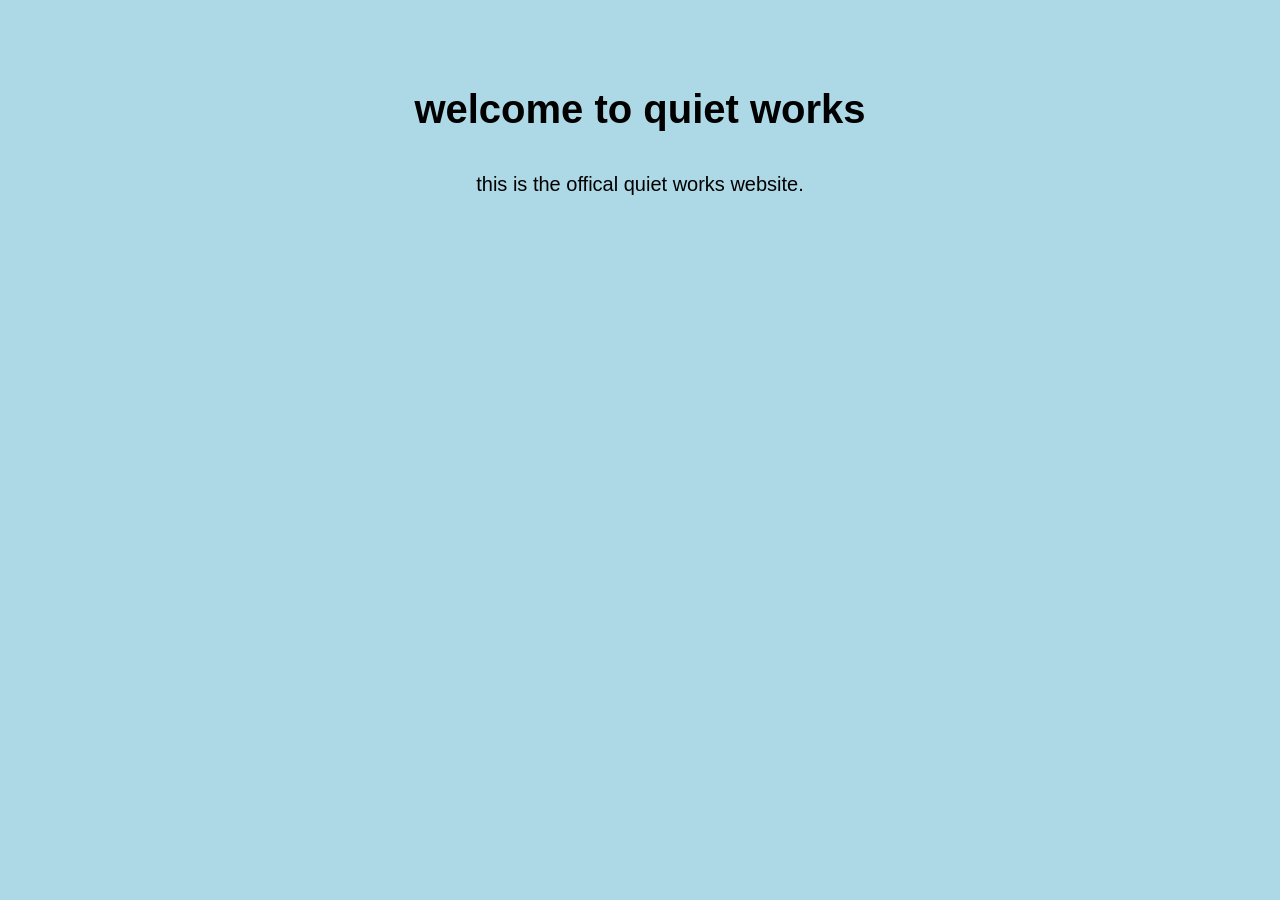
==== index.html @ 103b678e "Add button styles to index.html Added button styles for improved UI." ====
<!DOCTYPE html>
<html>
<head>
  <title>Quiet works</title>
  <style>
    body {
     font-family: arial, sans-serif;
     text-align: center;
     padding: 50px;
     background: lightblue;
     colour: darkblue;
     font-size: 20px;
     line-height: 1.6;
     margin: 0;
  }
      h1 {
          font-size:40px;
  } 
  button {
    padding: 12px 24px;
    font-size: 18px;
    background: darkblue;
    colour: white;
    border-radius: 8px;
    cursor: pointer;
  } 
 </style>
</head>
<body>
 <h1>welcome to quiet works</h1>
 <p>this is the offical quiet works website.</p>
</body>
</html>
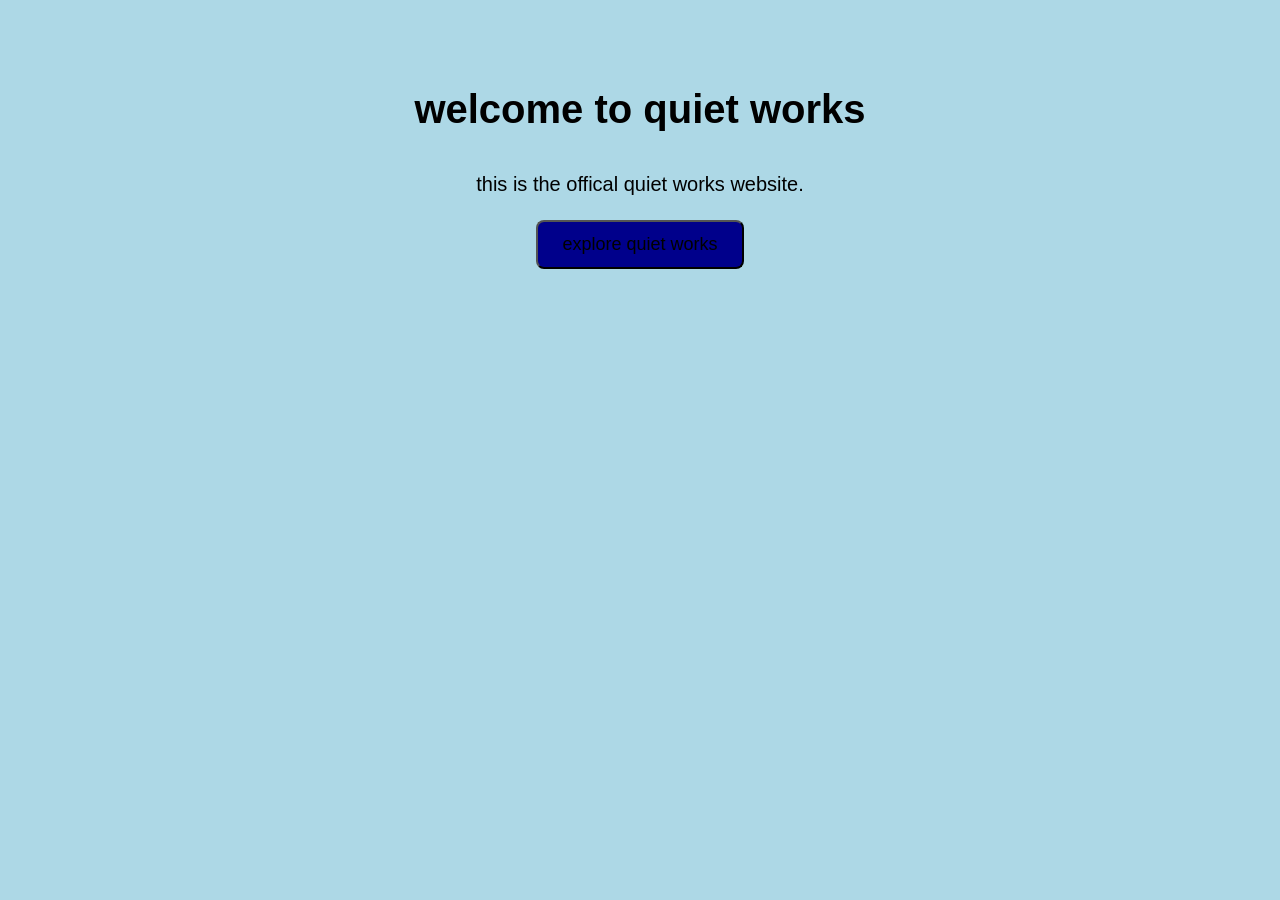
==== commit 9b6edb3a: "Add explore button to index.html" ====
--- a/index.html
+++ b/index.html
@@ -29,5 +29,6 @@
 <body>
  <h1>welcome to quiet works</h1>
  <p>this is the offical quiet works website.</p>
+ <button>explore quiet works</button> 
 </body>
 </html>
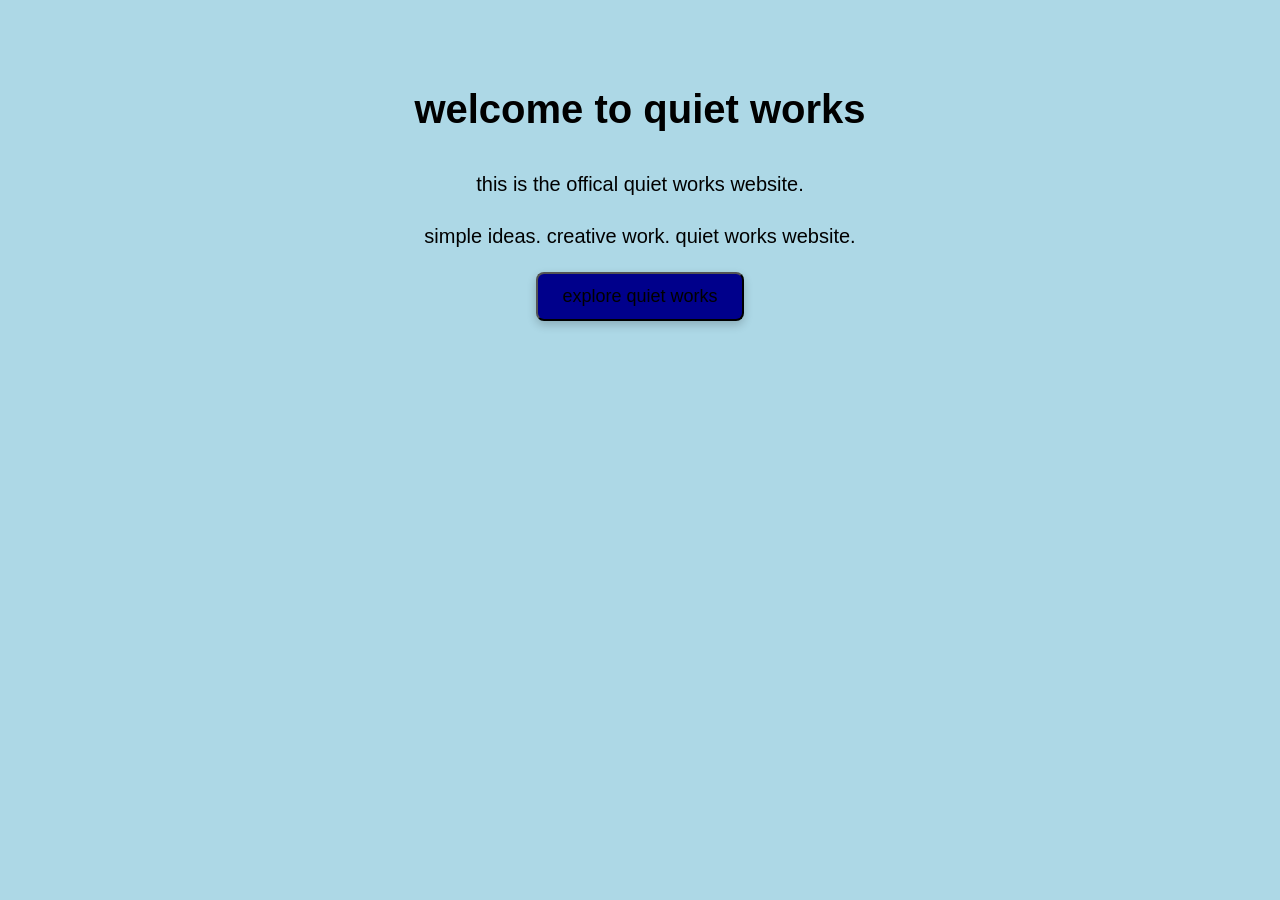
==== commit fbcd8b2a: "Fix button color and enhance styling Updated button text color to white and added box shadow." ====
--- a/index.html
+++ b/index.html
@@ -20,15 +20,21 @@
     padding: 12px 24px;
     font-size: 18px;
     background: darkblue;
-    colour: white;
+    colour: white !important;
     border-radius: 8px;
     cursor: pointer;
-  } 
+    transition: 0.3s;
+    box-shadow: 0 4px 10px rgba(0,0,0,0.2);
+  }
+   button:hover {
+    background: navy;
+   }   
  </style>
 </head>
 <body>
  <h1>welcome to quiet works</h1>
  <p>this is the offical quiet works website.</p>
+  <p>simple ideas. creative work. quiet works website.</p>
  <button>explore quiet works</button> 
 </body>
 </html>
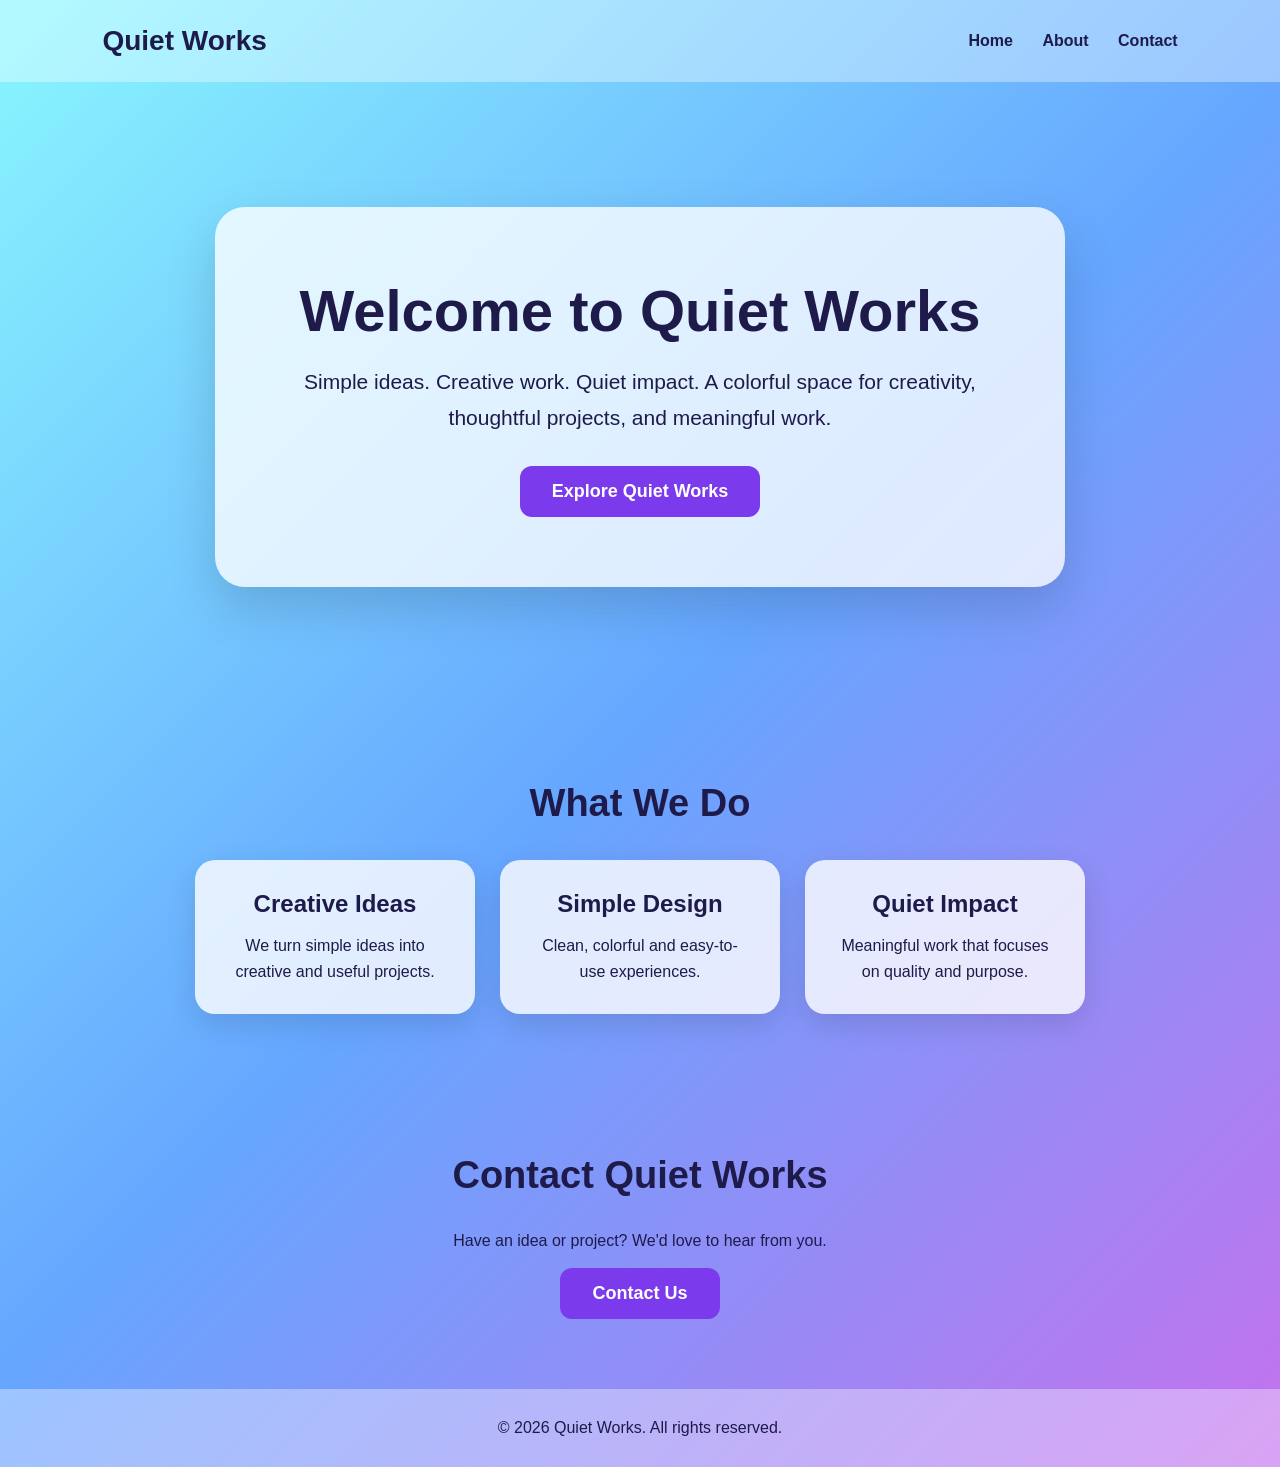
==== commit 93473713: "Revamp index.html for Quiet Works website Updated the HTML structure, styles, and content for the Qu" ====
--- a/index.html
+++ b/index.html
@@ -1,40 +1,233 @@
 <!DOCTYPE html>
-<html>
+<html lang="en">
 <head>
-  <title>Quiet works</title>
-  <style>
-    body {
-     font-family: arial, sans-serif;
-     text-align: center;
-     padding: 50px;
-     background: lightblue;
-     colour: darkblue;
-     font-size: 20px;
-     line-height: 1.6;
-     margin: 0;
-  }
-      h1 {
-          font-size:40px;
-  } 
-  button {
-    padding: 12px 24px;
-    font-size: 18px;
-    background: darkblue;
-    colour: white !important;
-    border-radius: 8px;
-    cursor: pointer;
-    transition: 0.3s;
-    box-shadow: 0 4px 10px rgba(0,0,0,0.2);
-  }
-   button:hover {
-    background: navy;
-   }   
- </style>
+    <meta charset="UTF-8">
+    <meta name="viewport" content="width=device-width, initial-scale=1.0">
+
+    <title>Quiet Works</title>
+
+    <style>
+        * {
+            margin: 0;
+            padding: 0;
+            box-sizing: border-box;
+        }
+
+        html {
+            scroll-behavior: smooth;
+        }
+
+        body {
+            font-family: Arial, sans-serif;
+            background: linear-gradient(135deg, #89f7fe, #66a6ff, #c471ed);
+            color: #1e1b4b;
+            min-height: 100vh;
+        }
+
+        header {
+            padding: 25px 8%;
+            display: flex;
+            justify-content: space-between;
+            align-items: center;
+            background: rgba(255, 255, 255, 0.35);
+        }
+
+        .logo {
+            font-size: 28px;
+            font-weight: bold;
+        }
+
+        nav a {
+            color: #1e1b4b;
+            text-decoration: none;
+            margin-left: 25px;
+            font-weight: bold;
+        }
+
+        nav a:hover {
+            color: #7c3aed;
+        }
+
+        .hero {
+            min-height: 70vh;
+            display: flex;
+            justify-content: center;
+            align-items: center;
+            text-align: center;
+            padding: 60px 20px;
+        }
+
+        .hero-content {
+            max-width: 850px;
+            background: rgba(255, 255, 255, 0.78);
+            padding: 70px 45px;
+            border-radius: 30px;
+            box-shadow: 0 20px 50px rgba(0, 0, 0, 0.15);
+        }
+
+        .hero h1 {
+            font-size: 58px;
+            margin-bottom: 20px;
+        }
+
+        .hero p {
+            font-size: 21px;
+            line-height: 1.7;
+            margin-bottom: 30px;
+        }
+
+        .button {
+            display: inline-block;
+            padding: 15px 32px;
+            background: #7c3aed;
+            color: white;
+            text-decoration: none;
+            border-radius: 12px;
+            font-size: 18px;
+            font-weight: bold;
+        }
+
+        .button:hover {
+            background: #ec4899;
+        }
+
+        .section {
+            padding: 70px 8%;
+            text-align: center;
+        }
+
+        .section h2 {
+            font-size: 38px;
+            margin-bottom: 35px;
+        }
+
+        .cards {
+            display: flex;
+            justify-content: center;
+            gap: 25px;
+            flex-wrap: wrap;
+        }
+
+        .card {
+            background: rgba(255, 255, 255, 0.8);
+            width: 280px;
+            padding: 30px;
+            border-radius: 20px;
+            box-shadow: 0 10px 30px rgba(0, 0, 0, 0.12);
+        }
+
+        .card h3 {
+            font-size: 24px;
+            margin-bottom: 15px;
+        }
+
+        .card p {
+            line-height: 1.6;
+        }
+
+        footer {
+            text-align: center;
+            padding: 30px;
+            background: rgba(255, 255, 255, 0.35);
+        }
+
+        @media (max-width: 700px) {
+            header {
+                flex-direction: column;
+                gap: 15px;
+            }
+
+            nav a {
+                margin: 0 8px;
+            }
+
+            .hero h1 {
+                font-size: 40px;
+            }
+
+            .hero-content {
+                padding: 45px 25px;
+            }
+        }
+    </style>
 </head>
+
 <body>
- <h1>welcome to quiet works</h1>
- <p>this is the offical quiet works website.</p>
-  <p>simple ideas. creative work. quiet works website.</p>
- <button>explore quiet works</button> 
+
+    <header>
+        <div class="logo">Quiet Works</div>
+
+        <nav>
+            <a href="#home">Home</a>
+            <a href="#about">About</a>
+            <a href="#contact">Contact</a>
+        </nav>
+    </header>
+
+
+    <section class="hero" id="home">
+        <div class="hero-content">
+            <h1>Welcome to Quiet Works</h1>
+
+            <p>
+                Simple ideas. Creative work. Quiet impact.
+                A colorful space for creativity, thoughtful projects,
+                and meaningful work.
+            </p>
+
+            <a href="#about" class="button">Explore Quiet Works</a>
+        </div>
+    </section>
+
+
+    <section class="section" id="about">
+        <h2>What We Do</h2>
+
+        <div class="cards">
+
+            <div class="card">
+                <h3>Creative Ideas</h3>
+                <p>
+                    We turn simple ideas into creative and useful projects.
+                </p>
+            </div>
+
+            <div class="card">
+                <h3>Simple Design</h3>
+                <p>
+                    Clean, colorful and easy-to-use experiences.
+                </p>
+            </div>
+
+            <div class="card">
+                <h3>Quiet Impact</h3>
+                <p>
+                    Meaningful work that focuses on quality and purpose.
+                </p>
+            </div>
+
+        </div>
+    </section>
+
+
+    <section class="section" id="contact">
+        <h2>Contact Quiet Works</h2>
+
+        <p>
+            Have an idea or project? We'd love to hear from you.
+        </p>
+
+        <br>
+
+        <a href="mailto:hello@quietworks.com" class="button">
+            Contact Us
+        </a>
+    </section>
+
+
+    <footer>
+        <p>© 2026 Quiet Works. All rights reserved.</p>
+    </footer>
+
 </body>
 </html>
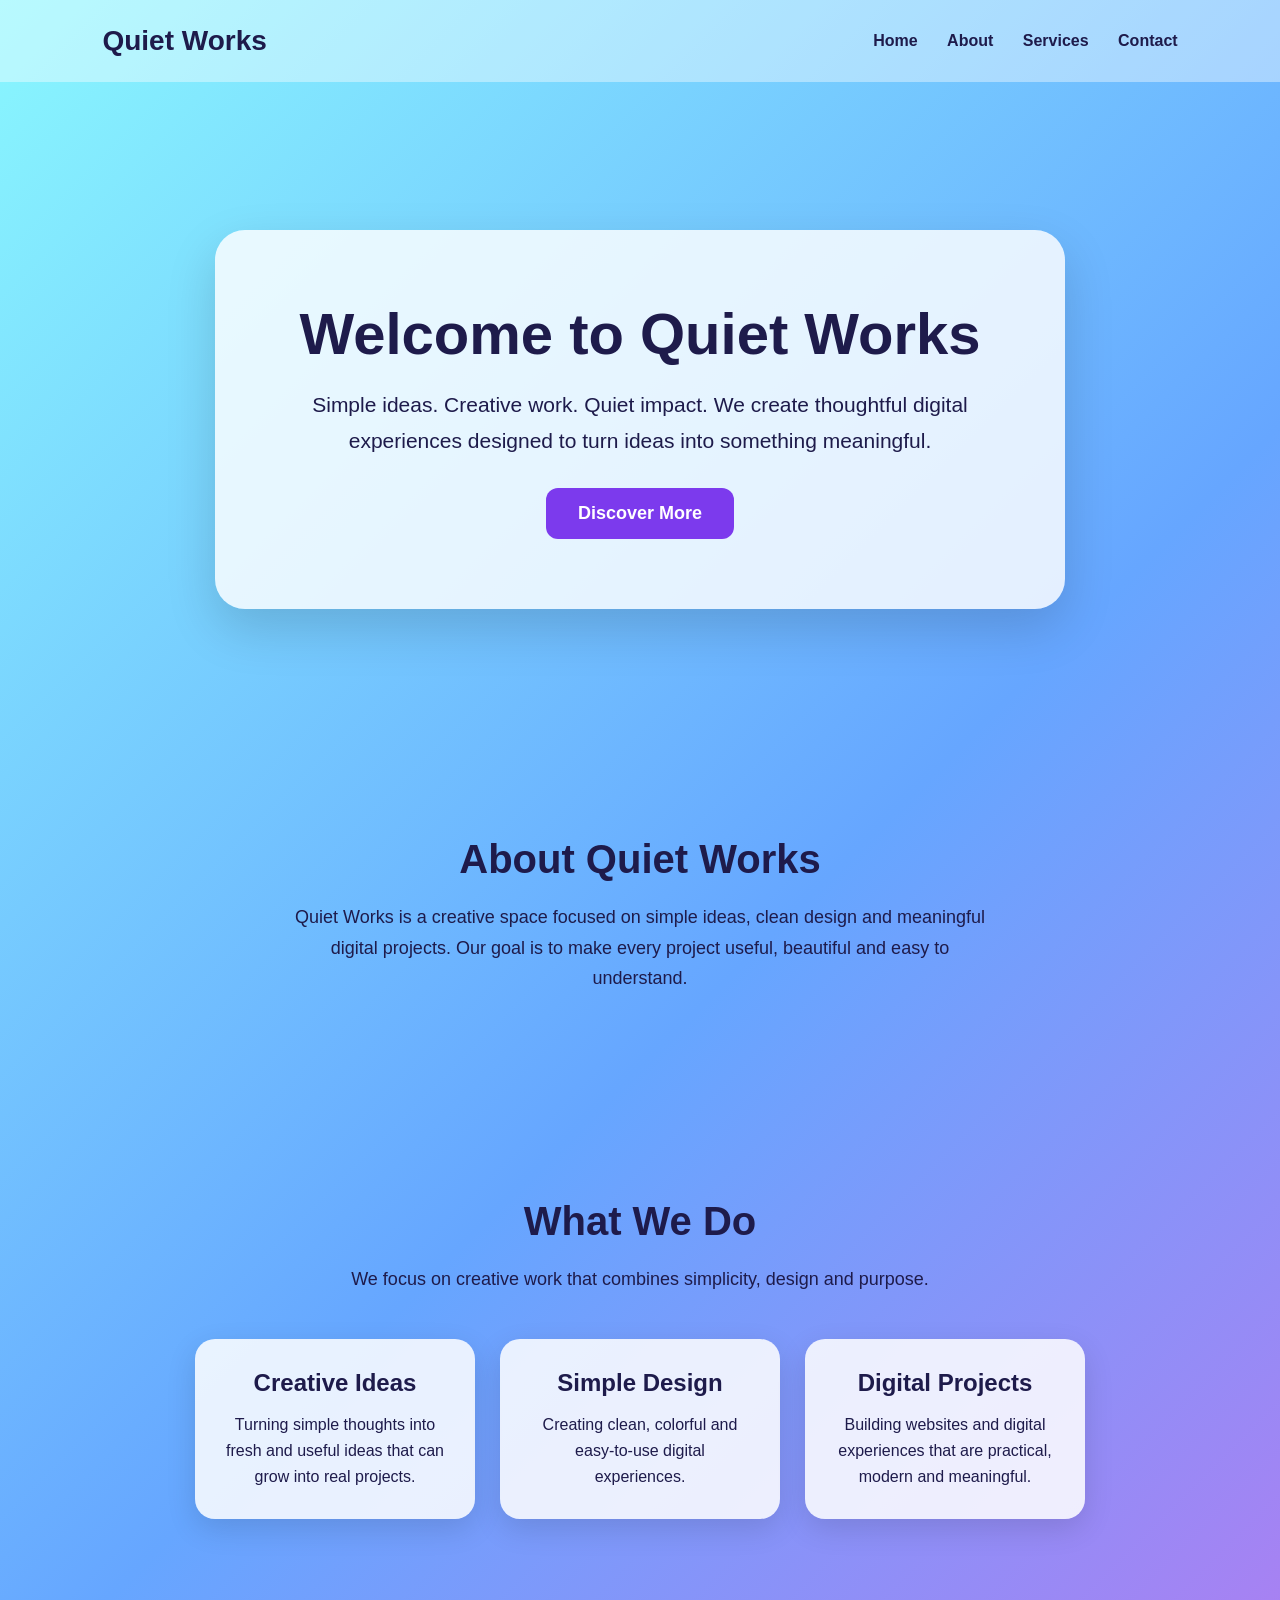
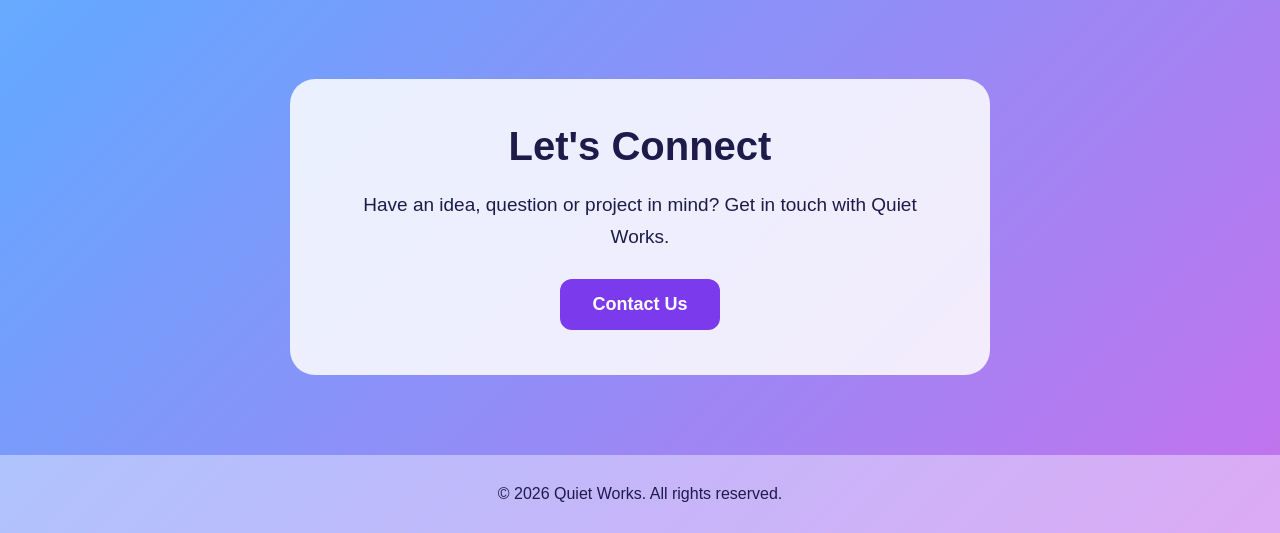
==== commit adb2b2b8: "Enhance layout and content in index.html Updated styles for header, hero section, and cards. Modifie" ====
--- a/index.html
+++ b/index.html
@@ -29,7 +29,10 @@
             display: flex;
             justify-content: space-between;
             align-items: center;
-            background: rgba(255, 255, 255, 0.35);
+            background: rgba(255, 255, 255, 0.4);
+            position: sticky;
+            top: 0;
+            z-index: 10;
         }
 
         .logo {
@@ -49,7 +52,7 @@
         }
 
         .hero {
-            min-height: 70vh;
+            min-height: 75vh;
             display: flex;
             justify-content: center;
             align-items: center;
@@ -59,7 +62,7 @@
 
         .hero-content {
             max-width: 850px;
-            background: rgba(255, 255, 255, 0.78);
+            background: rgba(255, 255, 255, 0.82);
             padding: 70px 45px;
             border-radius: 30px;
             box-shadow: 0 20px 50px rgba(0, 0, 0, 0.15);
@@ -92,13 +95,20 @@
         }
 
         .section {
-            padding: 70px 8%;
+            padding: 80px 8%;
             text-align: center;
         }
 
         .section h2 {
-            font-size: 38px;
-            margin-bottom: 35px;
+            font-size: 40px;
+            margin-bottom: 20px;
+        }
+
+        .section-intro {
+            max-width: 700px;
+            margin: 0 auto 45px;
+            font-size: 18px;
+            line-height: 1.7;
         }
 
         .cards {
@@ -109,11 +119,16 @@
         }
 
         .card {
-            background: rgba(255, 255, 255, 0.8);
+            background: rgba(255, 255, 255, 0.85);
             width: 280px;
             padding: 30px;
             border-radius: 20px;
             box-shadow: 0 10px 30px rgba(0, 0, 0, 0.12);
+            transition: 0.3s;
+        }
+
+        .card:hover {
+            transform: translateY(-8px);
         }
 
         .card h3 {
@@ -125,10 +140,24 @@
             line-height: 1.6;
         }
 
+        .contact-box {
+            max-width: 700px;
+            margin: auto;
+            background: rgba(255, 255, 255, 0.85);
+            padding: 45px;
+            border-radius: 25px;
+        }
+
+        .contact-box p {
+            font-size: 19px;
+            line-height: 1.7;
+            margin-bottom: 25px;
+        }
+
         footer {
             text-align: center;
             padding: 30px;
-            background: rgba(255, 255, 255, 0.35);
+            background: rgba(255, 255, 255, 0.4);
         }
 
         @media (max-width: 700px) {
@@ -148,6 +177,10 @@
             .hero-content {
                 padding: 45px 25px;
             }
+
+            .section h2 {
+                font-size: 32px;
+            }
         }
     </style>
 </head>
@@ -160,6 +193,7 @@
         <nav>
             <a href="#home">Home</a>
             <a href="#about">About</a>
+            <a href="#services">Services</a>
             <a href="#contact">Contact</a>
         </nav>
     </header>
@@ -171,38 +205,57 @@
 
             <p>
                 Simple ideas. Creative work. Quiet impact.
-                A colorful space for creativity, thoughtful projects,
-                and meaningful work.
+                We create thoughtful digital experiences designed
+                to turn ideas into something meaningful.
             </p>
 
-            <a href="#about" class="button">Explore Quiet Works</a>
+            <a href="#about" class="button">Discover More</a>
         </div>
     </section>
 
 
     <section class="section" id="about">
+        <h2>About Quiet Works</h2>
+
+        <p class="section-intro">
+            Quiet Works is a creative space focused on simple ideas,
+            clean design and meaningful digital projects. Our goal
+            is to make every project useful, beautiful and easy to understand.
+        </p>
+    </section>
+
+
+    <section class="section" id="services">
         <h2>What We Do</h2>
+
+        <p class="section-intro">
+            We focus on creative work that combines simplicity,
+            design and purpose.
+        </p>
 
         <div class="cards">
 
             <div class="card">
                 <h3>Creative Ideas</h3>
                 <p>
-                    We turn simple ideas into creative and useful projects.
+                    Turning simple thoughts into fresh and useful ideas
+                    that can grow into real projects.
                 </p>
             </div>
 
             <div class="card">
                 <h3>Simple Design</h3>
                 <p>
-                    Clean, colorful and easy-to-use experiences.
+                    Creating clean, colorful and easy-to-use digital
+                    experiences.
                 </p>
             </div>
 
             <div class="card">
-                <h3>Quiet Impact</h3>
+                <h3>Digital Projects</h3>
                 <p>
-                    Meaningful work that focuses on quality and purpose.
+                    Building websites and digital experiences that are
+                    practical, modern and meaningful.
                 </p>
             </div>
 
@@ -211,17 +264,20 @@
 
 
     <section class="section" id="contact">
-        <h2>Contact Quiet Works</h2>
-
-        <p>
-            Have an idea or project? We'd love to hear from you.
-        </p>
-
-        <br>
-
-        <a href="mailto:hello@quietworks.com" class="button">
-            Contact Us
-        </a>
+        <div class="contact-box">
+
+            <h2>Let's Connect</h2>
+
+            <p>
+                Have an idea, question or project in mind?
+                Get in touch with Quiet Works.
+            </p>
+
+            <a href="mailto:hello@quietworks.com" class="button">
+                Contact Us
+            </a>
+
+        </div>
     </section>
 
 
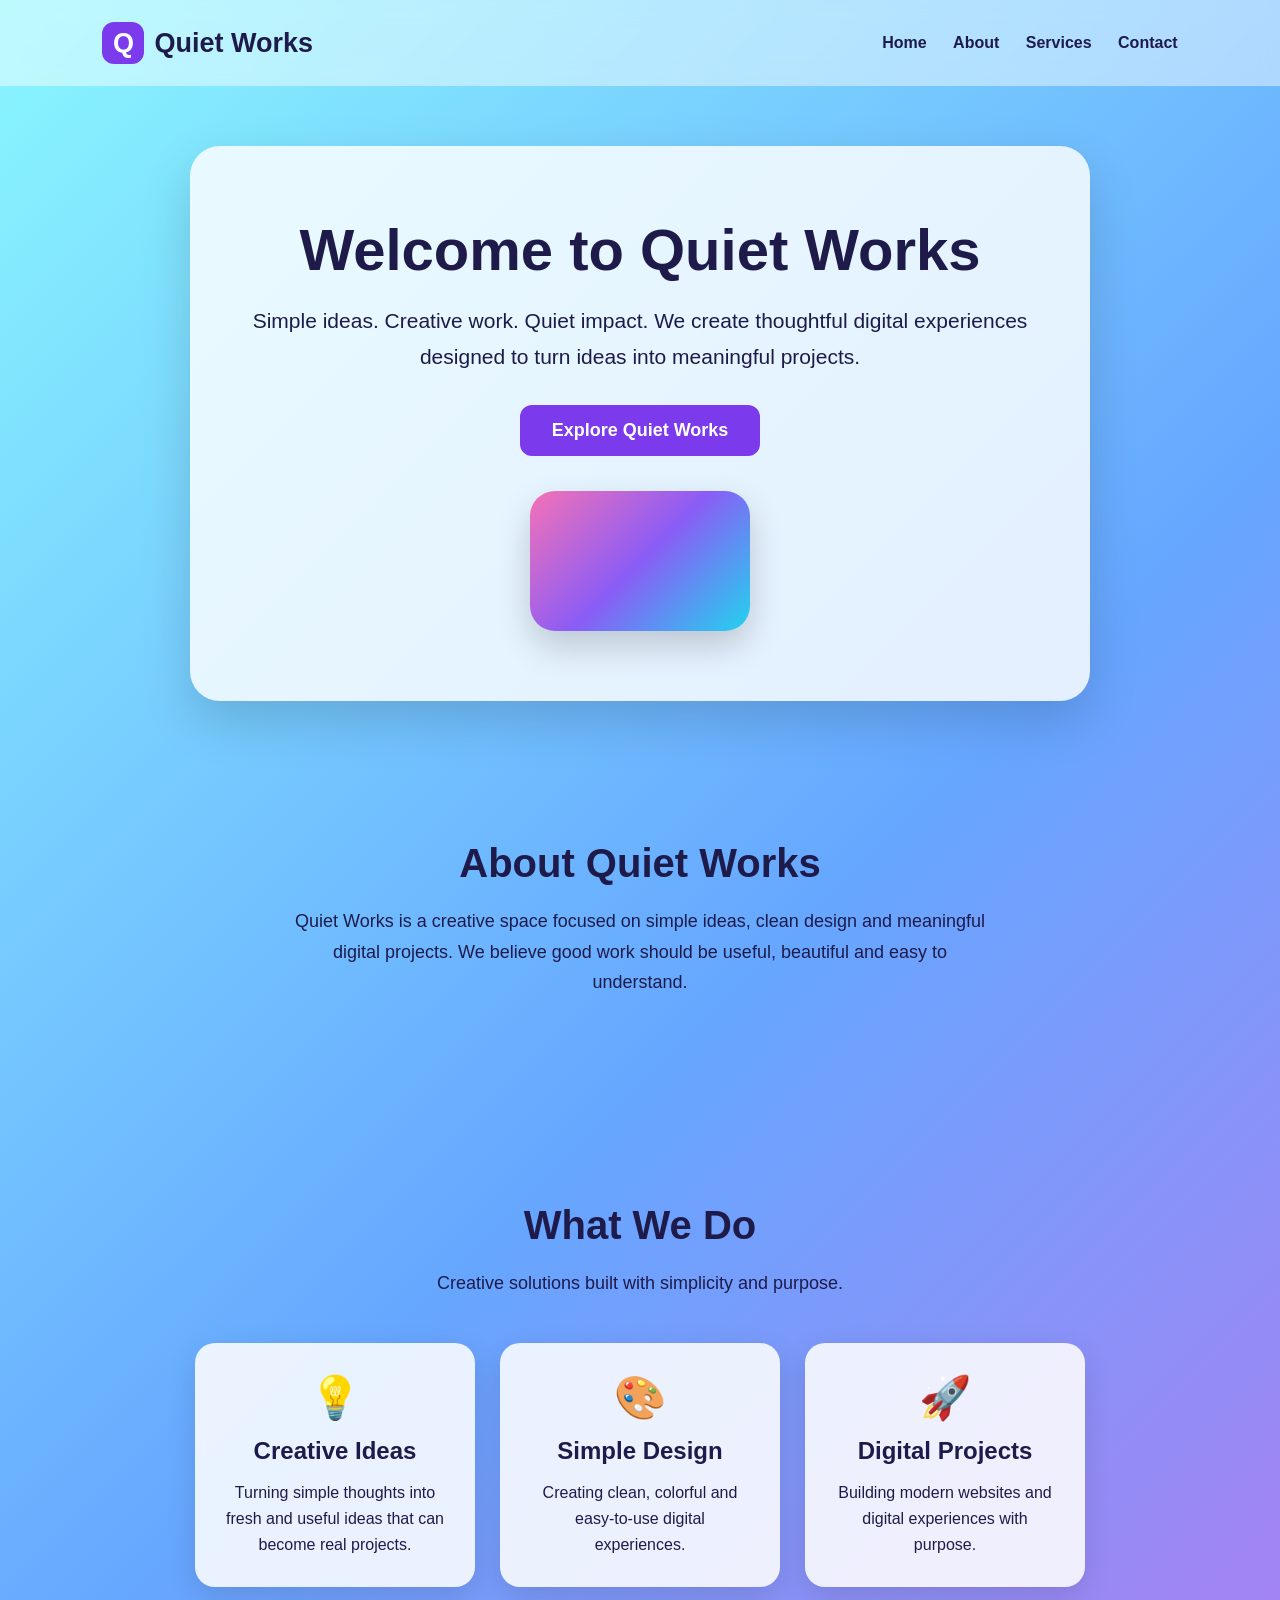
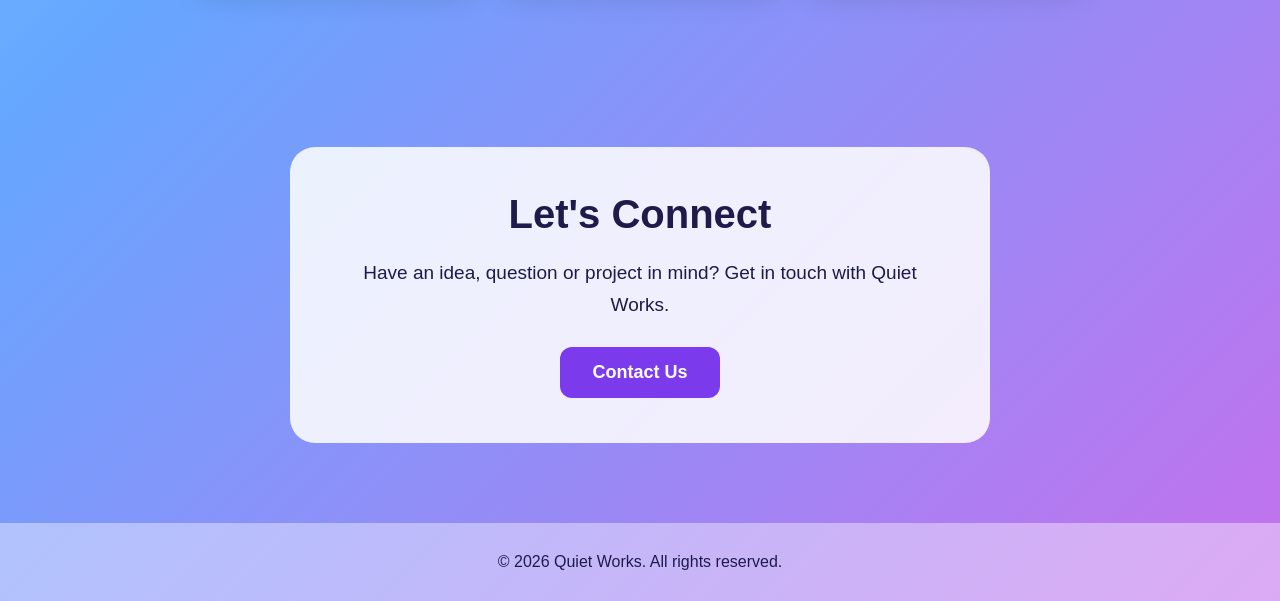
==== commit 3c804d70: "Update index.html" ====
--- a/index.html
+++ b/index.html
@@ -25,30 +25,45 @@
         }
 
         header {
-            padding: 25px 8%;
+            padding: 22px 8%;
             display: flex;
             justify-content: space-between;
             align-items: center;
-            background: rgba(255, 255, 255, 0.4);
+            background: rgba(255, 255, 255, 0.45);
             position: sticky;
             top: 0;
             z-index: 10;
+            backdrop-filter: blur(10px);
         }
 
         .logo {
-            font-size: 28px;
+            display: flex;
+            align-items: center;
+            gap: 10px;
+            font-size: 27px;
             font-weight: bold;
+        }
+
+        .logo-icon {
+            width: 42px;
+            height: 42px;
+            display: flex;
+            justify-content: center;
+            align-items: center;
+            background: #7c3aed;
+            color: white;
+            border-radius: 12px;
         }
 
         nav a {
             color: #1e1b4b;
             text-decoration: none;
-            margin-left: 25px;
+            margin-left: 22px;
             font-weight: bold;
         }
 
         nav a:hover {
-            color: #7c3aed;
+            color: #ec4899;
         }
 
         .hero {
@@ -61,7 +76,7 @@
         }
 
         .hero-content {
-            max-width: 850px;
+            max-width: 900px;
             background: rgba(255, 255, 255, 0.82);
             padding: 70px 45px;
             border-radius: 30px;
@@ -94,6 +109,15 @@
             background: #ec4899;
         }
 
+        .visual {
+            margin: 35px auto 0;
+            width: 220px;
+            height: 140px;
+            border-radius: 25px;
+            background: linear-gradient(135deg, #f472b6, #8b5cf6, #22d3ee);
+            box-shadow: 0 15px 35px rgba(0, 0, 0, 0.18);
+        }
+
         .section {
             padding: 80px 8%;
             text-align: center;
@@ -119,7 +143,7 @@
         }
 
         .card {
-            background: rgba(255, 255, 255, 0.85);
+            background: rgba(255, 255, 255, 0.86);
             width: 280px;
             padding: 30px;
             border-radius: 20px;
@@ -131,6 +155,11 @@
             transform: translateY(-8px);
         }
 
+        .card-icon {
+            font-size: 42px;
+            margin-bottom: 15px;
+        }
+
         .card h3 {
             font-size: 24px;
             margin-bottom: 15px;
@@ -143,7 +172,7 @@
         .contact-box {
             max-width: 700px;
             margin: auto;
-            background: rgba(255, 255, 255, 0.85);
+            background: rgba(255, 255, 255, 0.86);
             padding: 45px;
             border-radius: 25px;
         }
@@ -167,7 +196,7 @@
             }
 
             nav a {
-                margin: 0 8px;
+                margin: 0 7px;
             }
 
             .hero h1 {
@@ -188,7 +217,10 @@
 <body>
 
     <header>
-        <div class="logo">Quiet Works</div>
+        <div class="logo">
+            <div class="logo-icon">Q</div>
+            Quiet Works
+        </div>
 
         <nav>
             <a href="#home">Home</a>
@@ -201,49 +233,57 @@
 
     <section class="hero" id="home">
         <div class="hero-content">
+
             <h1>Welcome to Quiet Works</h1>
 
             <p>
                 Simple ideas. Creative work. Quiet impact.
-                We create thoughtful digital experiences designed
-                to turn ideas into something meaningful.
+                We create thoughtful digital experiences
+                designed to turn ideas into meaningful projects.
             </p>
 
-            <a href="#about" class="button">Discover More</a>
+            <a href="#services" class="button">Explore Quiet Works</a>
+
+            <div class="visual"></div>
+
         </div>
     </section>
 
 
     <section class="section" id="about">
+
         <h2>About Quiet Works</h2>
 
         <p class="section-intro">
             Quiet Works is a creative space focused on simple ideas,
-            clean design and meaningful digital projects. Our goal
-            is to make every project useful, beautiful and easy to understand.
+            clean design and meaningful digital projects.
+            We believe good work should be useful, beautiful and easy to understand.
         </p>
+
     </section>
 
 
     <section class="section" id="services">
+
         <h2>What We Do</h2>
 
         <p class="section-intro">
-            We focus on creative work that combines simplicity,
-            design and purpose.
+            Creative solutions built with simplicity and purpose.
         </p>
 
         <div class="cards">
 
             <div class="card">
+                <div class="card-icon">💡</div>
                 <h3>Creative Ideas</h3>
                 <p>
                     Turning simple thoughts into fresh and useful ideas
-                    that can grow into real projects.
+                    that can become real projects.
                 </p>
             </div>
 
             <div class="card">
+                <div class="card-icon">🎨</div>
                 <h3>Simple Design</h3>
                 <p>
                     Creating clean, colorful and easy-to-use digital
@@ -252,18 +292,21 @@
             </div>
 
             <div class="card">
+                <div class="card-icon">🚀</div>
                 <h3>Digital Projects</h3>
                 <p>
-                    Building websites and digital experiences that are
-                    practical, modern and meaningful.
+                    Building modern websites and digital experiences
+                    with purpose.
                 </p>
             </div>
 
         </div>
+
     </section>
 
 
     <section class="section" id="contact">
+
         <div class="contact-box">
 
             <h2>Let's Connect</h2>
@@ -278,6 +321,7 @@
             </a>
 
         </div>
+
     </section>
 
 
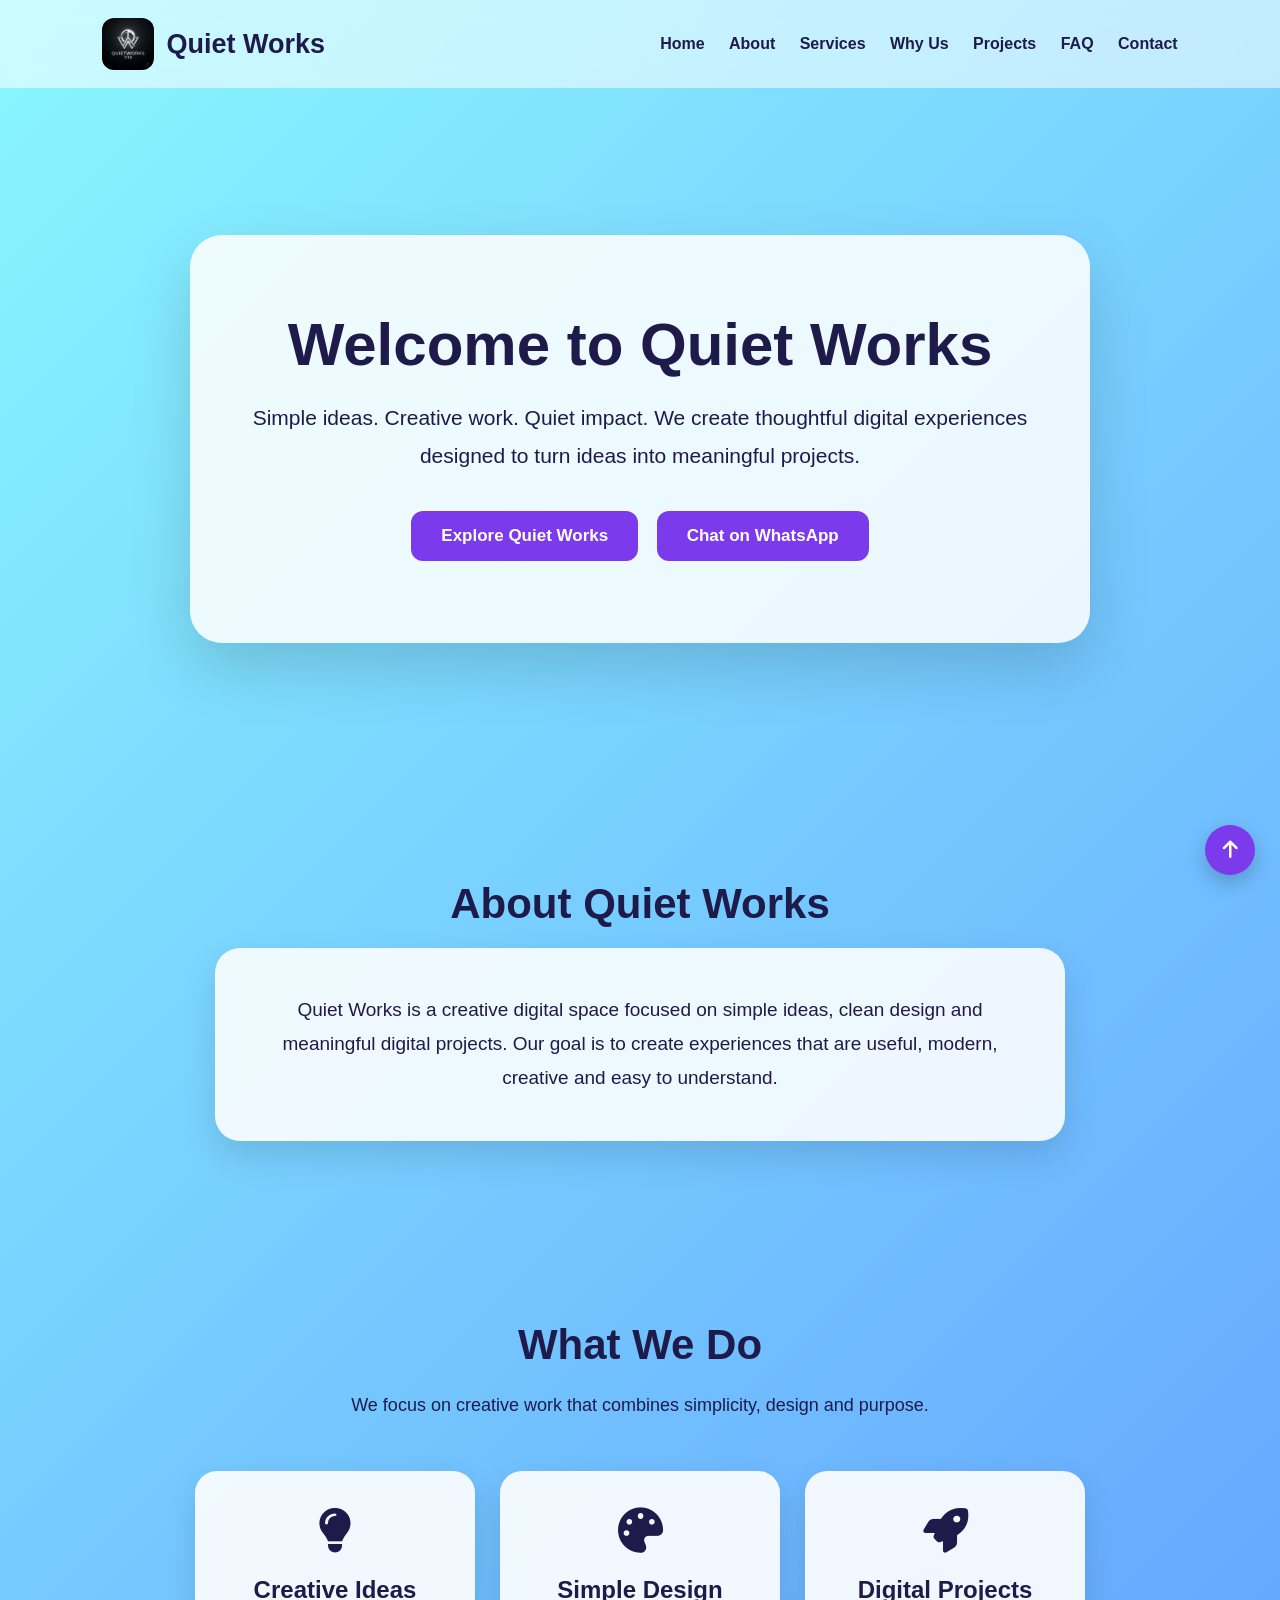
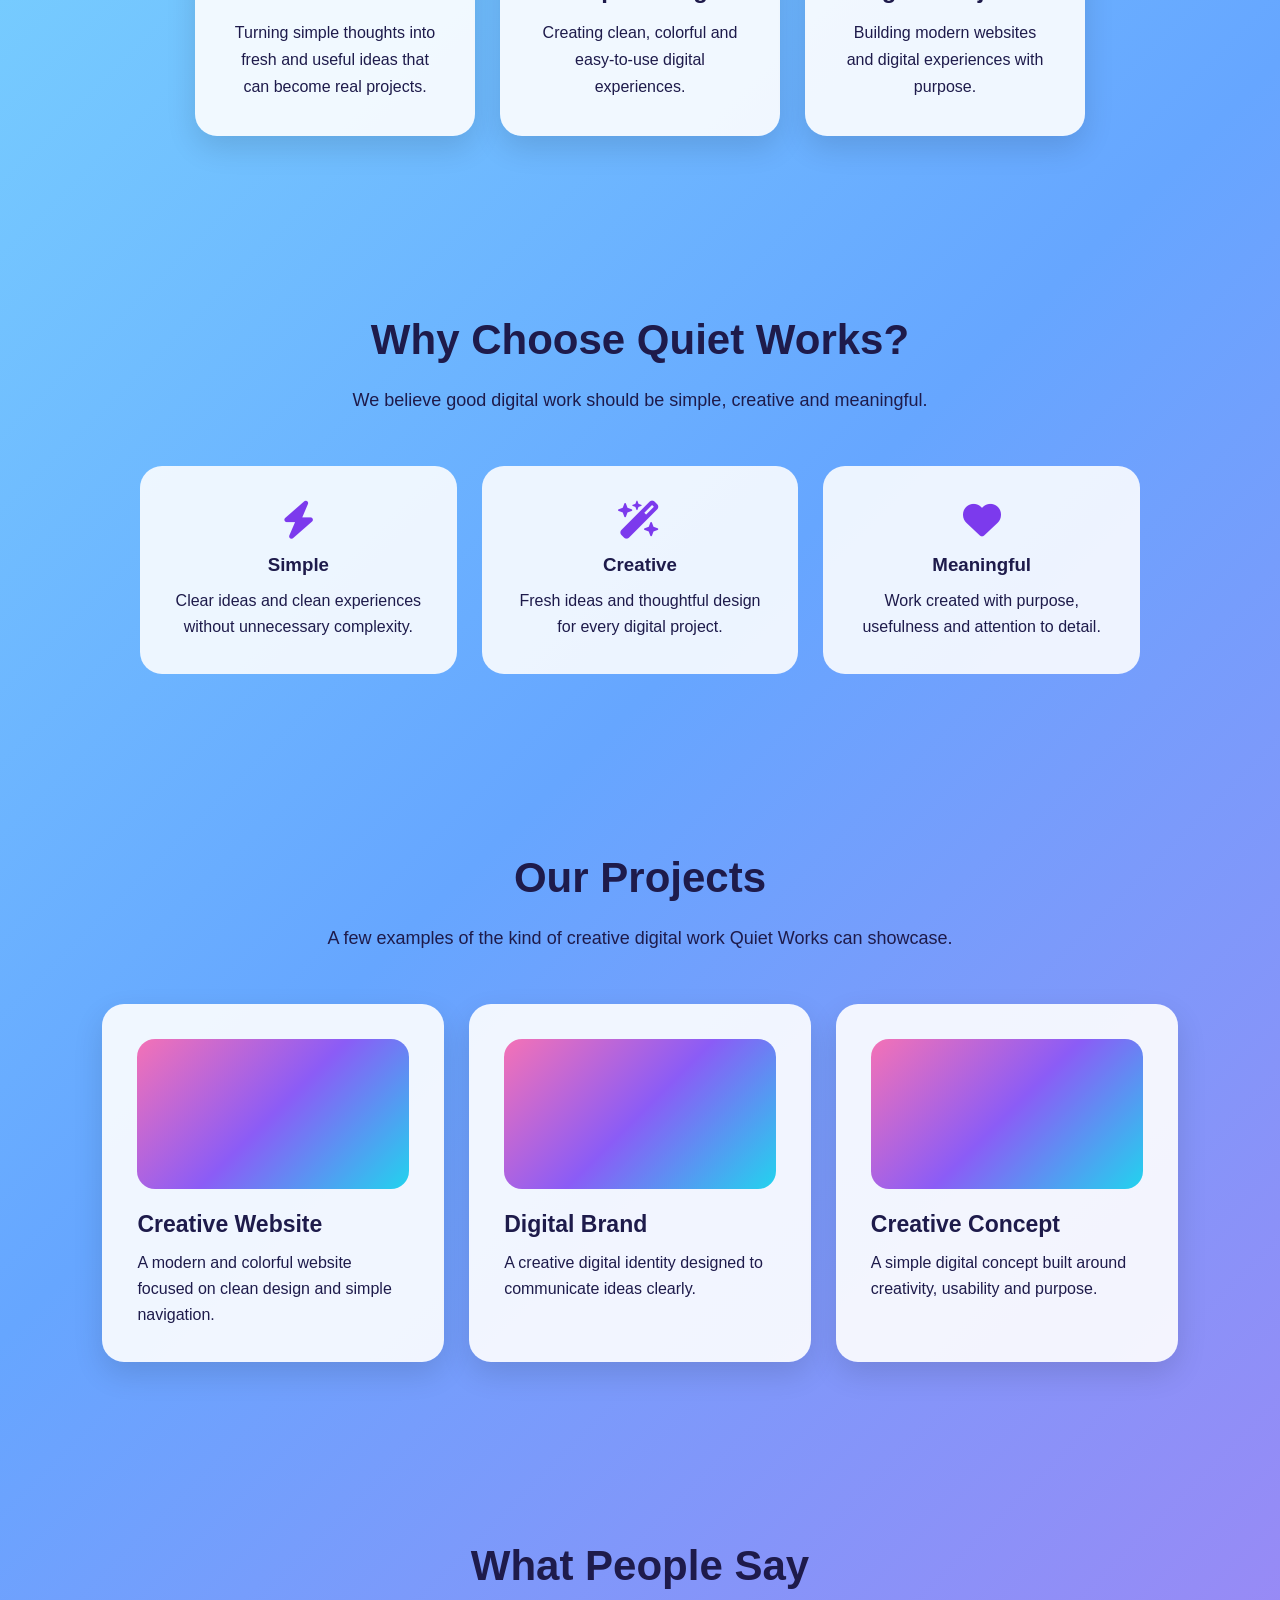
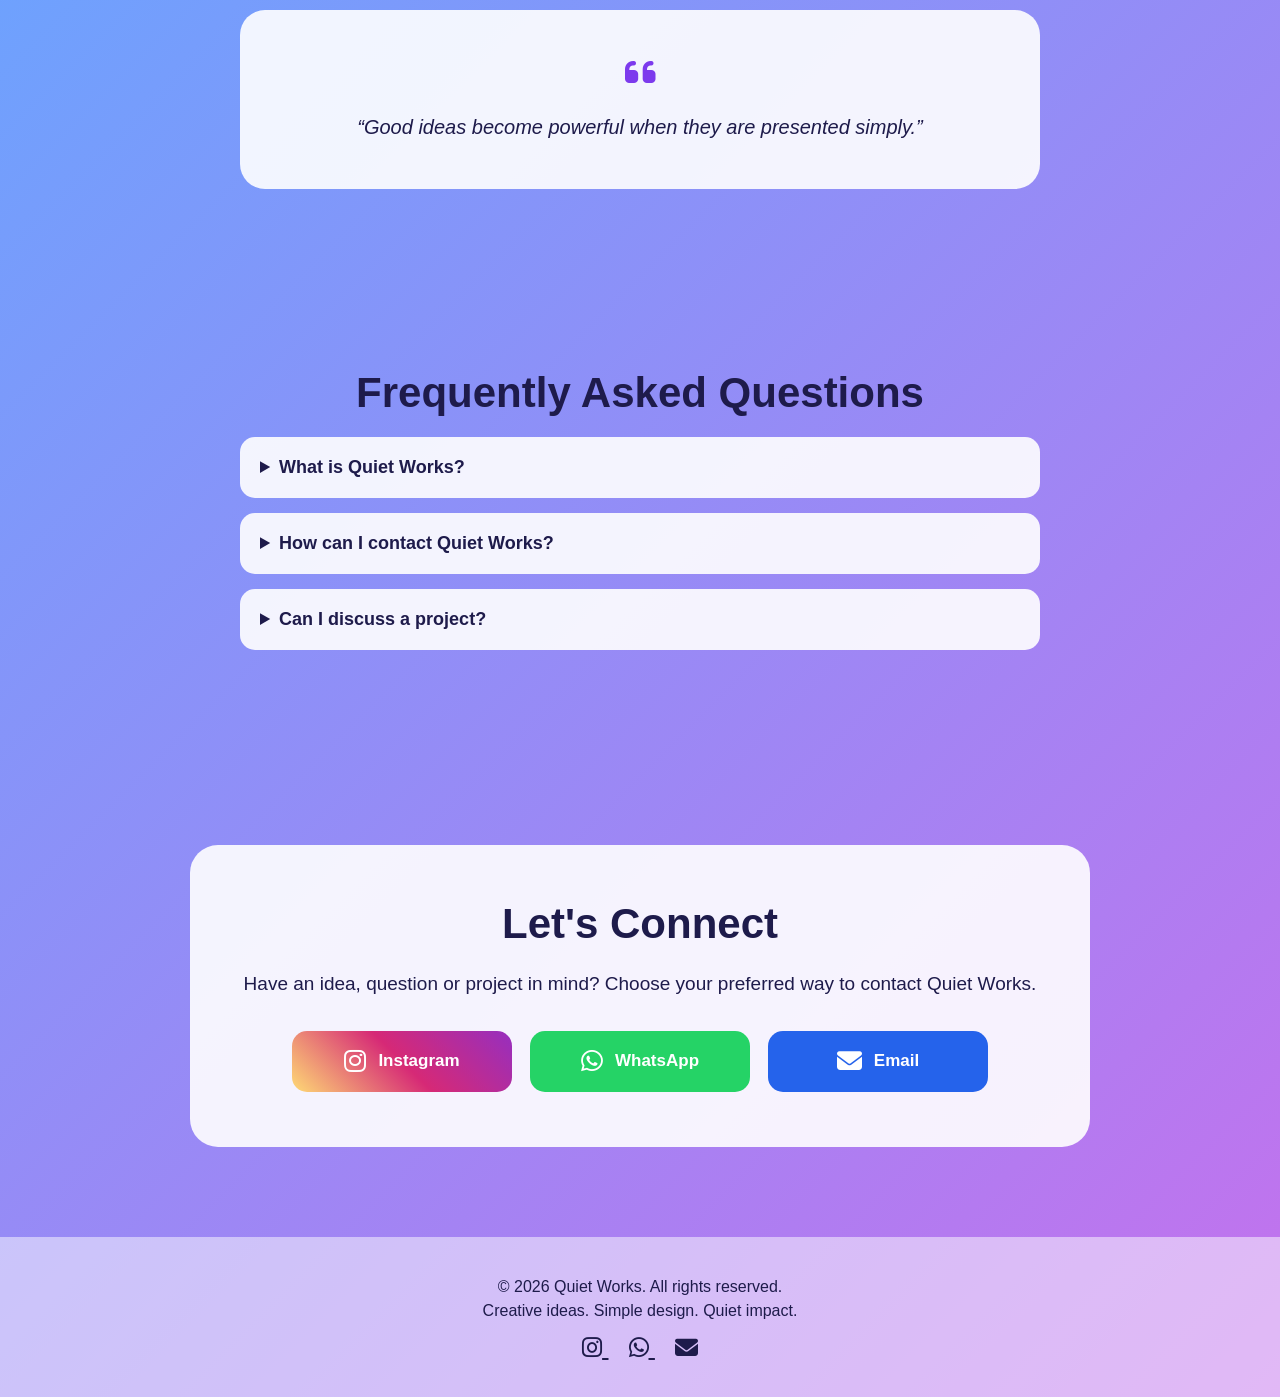
==== commit 47d9b462: "Enhance HTML structure and styling for responsiveness Updated meta tags, improved styling, and adjus" ====
--- a/index.html
+++ b/index.html
@@ -1,12 +1,28 @@
 <!DOCTYPE html>
 <html lang="en">
+
 <head>
     <meta charset="UTF-8">
+
     <meta name="viewport" content="width=device-width, initial-scale=1.0">
 
-    <title>Quiet Works</title>
+    <meta name="description"
+          content="Quiet Works - Creative ideas, simple design and meaningful digital projects.">
+
+    <meta name="keywords"
+          content="Quiet Works, creative design, digital projects, website design">
+
+    <meta name="author"
+          content="Quiet Works">
+
+    <title>Quiet Works | Creative Digital Work</title>
+
+    <!-- Professional Icons -->
+    <link rel="stylesheet"
+          href="https://cdnjs.cloudflare.com/ajax/libs/font-awesome/6.5.2/css/all.min.css">
 
     <style>
+
         * {
             margin: 0;
             padding: 0;
@@ -19,184 +35,612 @@
 
         body {
             font-family: Arial, sans-serif;
-            background: linear-gradient(135deg, #89f7fe, #66a6ff, #c471ed);
+            background: linear-gradient(
+                135deg,
+                #89f7fe,
+                #66a6ff,
+                #c471ed
+            );
             color: #1e1b4b;
             min-height: 100vh;
         }
 
+        /* HEADER */
+
         header {
-            padding: 22px 8%;
+            padding: 18px 8%;
             display: flex;
             justify-content: space-between;
             align-items: center;
-            background: rgba(255, 255, 255, 0.45);
+
+            background: rgba(255, 255, 255, 0.55);
+
             position: sticky;
             top: 0;
-            z-index: 10;
-            backdrop-filter: blur(10px);
+
+            z-index: 1000;
+
+            backdrop-filter: blur(12px);
         }
 
         .logo {
             display: flex;
             align-items: center;
-            gap: 10px;
+            gap: 12px;
+
             font-size: 27px;
             font-weight: bold;
         }
 
-        .logo-icon {
-            width: 42px;
-            height: 42px;
+        .logo img {
+            width: 52px;
+            height: 52px;
+
+            object-fit: contain;
+
+            border-radius: 12px;
+        }
+
+        nav a {
+            color: #1e1b4b;
+            text-decoration: none;
+
+            margin-left: 20px;
+
+            font-weight: bold;
+
+            transition: 0.3s;
+        }
+
+        nav a:hover {
+            color: #ec4899;
+        }
+
+
+        /* HERO */
+
+        .hero {
+            min-height: 78vh;
+
             display: flex;
             justify-content: center;
             align-items: center;
-            background: #7c3aed;
-            color: white;
-            border-radius: 12px;
-        }
-
-        nav a {
-            color: #1e1b4b;
-            text-decoration: none;
-            margin-left: 22px;
-            font-weight: bold;
-        }
-
-        nav a:hover {
-            color: #ec4899;
-        }
-
-        .hero {
-            min-height: 75vh;
-            display: flex;
-            justify-content: center;
-            align-items: center;
+
             text-align: center;
-            padding: 60px 20px;
+
+            padding: 80px 20px;
         }
 
         .hero-content {
             max-width: 900px;
-            background: rgba(255, 255, 255, 0.82);
-            padding: 70px 45px;
-            border-radius: 30px;
-            box-shadow: 0 20px 50px rgba(0, 0, 0, 0.15);
+
+            background: rgba(255, 255, 255, 0.86);
+
+            padding: 75px 45px;
+
+            border-radius: 32px;
+
+            box-shadow:
+                0 25px 60px rgba(0, 0, 0, 0.15);
+
+            animation: fadeUp 1s ease;
         }
 
         .hero h1 {
-            font-size: 58px;
+            font-size: 60px;
+
             margin-bottom: 20px;
         }
 
         .hero p {
             font-size: 21px;
-            line-height: 1.7;
+
+            line-height: 1.8;
+
             margin-bottom: 30px;
         }
 
         .button {
             display: inline-block;
-            padding: 15px 32px;
+
+            padding: 15px 30px;
+
+            margin: 7px;
+
             background: #7c3aed;
+
             color: white;
+
             text-decoration: none;
+
             border-radius: 12px;
-            font-size: 18px;
+
+            font-size: 17px;
+
             font-weight: bold;
+
+            transition: 0.3s;
         }
 
         .button:hover {
             background: #ec4899;
-        }
-
-        .visual {
-            margin: 35px auto 0;
-            width: 220px;
-            height: 140px;
+
+            transform: translateY(-4px);
+        }
+
+
+        /* GENERAL SECTIONS */
+
+        .section {
+            padding: 90px 8%;
+
+            text-align: center;
+        }
+
+        .section h2 {
+            font-size: 42px;
+
+            margin-bottom: 20px;
+        }
+
+        .section-intro {
+            max-width: 750px;
+
+            margin: 0 auto 50px;
+
+            font-size: 18px;
+
+            line-height: 1.8;
+        }
+
+
+        /* ABOUT */
+
+        .about-box {
+            max-width: 850px;
+
+            margin: auto;
+
+            background: rgba(255, 255, 255, 0.88);
+
+            padding: 45px;
+
             border-radius: 25px;
-            background: linear-gradient(135deg, #f472b6, #8b5cf6, #22d3ee);
-            box-shadow: 0 15px 35px rgba(0, 0, 0, 0.18);
-        }
-
-        .section {
-            padding: 80px 8%;
-            text-align: center;
-        }
-
-        .section h2 {
-            font-size: 40px;
-            margin-bottom: 20px;
-        }
-
-        .section-intro {
-            max-width: 700px;
-            margin: 0 auto 45px;
-            font-size: 18px;
-            line-height: 1.7;
-        }
+
+            box-shadow:
+                0 15px 35px rgba(0, 0, 0, 0.12);
+        }
+
+        .about-box p {
+            font-size: 19px;
+
+            line-height: 1.8;
+        }
+
+
+        /* SERVICES */
 
         .cards {
             display: flex;
+
             justify-content: center;
+
             gap: 25px;
+
             flex-wrap: wrap;
         }
 
         .card {
-            background: rgba(255, 255, 255, 0.86);
+            background: rgba(255, 255, 255, 0.9);
+
             width: 280px;
-            padding: 30px;
-            border-radius: 20px;
-            box-shadow: 0 10px 30px rgba(0, 0, 0, 0.12);
+
+            padding: 35px;
+
+            border-radius: 22px;
+
+            box-shadow:
+                0 12px 30px rgba(0, 0, 0, 0.12);
+
             transition: 0.3s;
         }
 
         .card:hover {
-            transform: translateY(-8px);
+            transform: translateY(-10px);
         }
 
         .card-icon {
-            font-size: 42px;
-            margin-bottom: 15px;
+            font-size: 45px;
+
+            margin-bottom: 18px;
         }
 
         .card h3 {
             font-size: 24px;
+
             margin-bottom: 15px;
         }
 
         .card p {
+            line-height: 1.7;
+        }
+
+
+        /* WHY CHOOSE */
+
+        .why-grid {
+            max-width: 1000px;
+
+            margin: auto;
+
+            display: grid;
+
+            grid-template-columns:
+                repeat(3, 1fr);
+
+            gap: 25px;
+        }
+
+        .why-box {
+            background: rgba(255, 255, 255, 0.88);
+
+            padding: 35px;
+
+            border-radius: 22px;
+
+            transition: 0.3s;
+        }
+
+        .why-box:hover {
+            transform: scale(1.03);
+        }
+
+        .why-box i {
+            font-size: 38px;
+
+            margin-bottom: 15px;
+
+            color: #7c3aed;
+        }
+
+        .why-box h3 {
+            margin-bottom: 12px;
+        }
+
+        .why-box p {
             line-height: 1.6;
         }
 
+
+        /* PORTFOLIO */
+
+        .portfolio-grid {
+            display: grid;
+
+            grid-template-columns:
+                repeat(3, 1fr);
+
+            gap: 25px;
+
+            max-width: 1100px;
+
+            margin: auto;
+        }
+
+        .project {
+            background: rgba(255, 255, 255, 0.9);
+
+            border-radius: 22px;
+
+            padding: 35px;
+
+            text-align: left;
+
+            box-shadow:
+                0 12px 30px rgba(0, 0, 0, 0.12);
+
+            transition: 0.3s;
+        }
+
+        .project:hover {
+            transform: translateY(-8px);
+        }
+
+        .project-image {
+            height: 150px;
+
+            border-radius: 18px;
+
+            margin-bottom: 22px;
+
+            background:
+                linear-gradient(
+                    135deg,
+                    #f472b6,
+                    #8b5cf6,
+                    #22d3ee
+                );
+        }
+
+        .project h3 {
+            font-size: 23px;
+
+            margin-bottom: 12px;
+        }
+
+        .project p {
+            line-height: 1.6;
+        }
+
+
+        /* TESTIMONIALS */
+
+        .testimonial {
+            max-width: 800px;
+
+            margin: auto;
+
+            background: rgba(255, 255, 255, 0.9);
+
+            padding: 45px;
+
+            border-radius: 25px;
+        }
+
+        .testimonial i {
+            font-size: 35px;
+
+            color: #7c3aed;
+
+            margin-bottom: 20px;
+        }
+
+        .testimonial p {
+            font-size: 20px;
+
+            line-height: 1.7;
+
+            font-style: italic;
+        }
+
+
+        /* FAQ */
+
+        .faq {
+            max-width: 800px;
+
+            margin: auto;
+
+            text-align: left;
+        }
+
+        details {
+            background: rgba(255, 255, 255, 0.9);
+
+            margin-bottom: 15px;
+
+            padding: 20px;
+
+            border-radius: 15px;
+
+            cursor: pointer;
+        }
+
+        summary {
+            font-weight: bold;
+
+            font-size: 18px;
+        }
+
+        details p {
+            margin-top: 15px;
+
+            line-height: 1.7;
+        }
+
+
+        /* CONTACT */
+
         .contact-box {
-            max-width: 700px;
+            max-width: 900px;
+
             margin: auto;
-            background: rgba(255, 255, 255, 0.86);
-            padding: 45px;
-            border-radius: 25px;
+
+            background: rgba(255, 255, 255, 0.9);
+
+            padding: 55px 35px;
+
+            border-radius: 28px;
         }
 
         .contact-box p {
             font-size: 19px;
+
             line-height: 1.7;
-            margin-bottom: 25px;
-        }
+
+            margin-bottom: 30px;
+        }
+
+        .contact-links {
+            display: flex;
+
+            justify-content: center;
+
+            gap: 18px;
+
+            flex-wrap: wrap;
+        }
+
+        .contact-link {
+            min-width: 220px;
+
+            padding: 18px 22px;
+
+            border-radius: 15px;
+
+            text-decoration: none;
+
+            color: white;
+
+            display: flex;
+
+            align-items: center;
+
+            justify-content: center;
+
+            gap: 12px;
+
+            font-size: 17px;
+
+            font-weight: bold;
+
+            transition: 0.3s;
+        }
+
+        .contact-link i {
+            font-size: 25px;
+        }
+
+        .instagram {
+            background:
+                linear-gradient(
+                    45deg,
+                    #feda75,
+                    #d62976,
+                    #962fbf
+                );
+        }
+
+        .whatsapp {
+            background: #25D366;
+        }
+
+        .email {
+            background: #2563eb;
+        }
+
+        .contact-link:hover {
+            transform: translateY(-5px);
+
+            box-shadow:
+                0 10px 25px rgba(0, 0, 0, 0.2);
+        }
+
+
+        /* BACK TO TOP */
+
+        .top-button {
+            position: fixed;
+
+            right: 25px;
+
+            bottom: 25px;
+
+            width: 50px;
+
+            height: 50px;
+
+            border-radius: 50%;
+
+            background: #7c3aed;
+
+            color: white;
+
+            display: flex;
+
+            justify-content: center;
+
+            align-items: center;
+
+            text-decoration: none;
+
+            font-size: 20px;
+
+            box-shadow:
+                0 8px 20px rgba(0, 0, 0, 0.2);
+
+            transition: 0.3s;
+        }
+
+        .top-button:hover {
+            background: #ec4899;
+
+            transform: translateY(-4px);
+        }
+
+
+        /* FOOTER */
 
         footer {
             text-align: center;
-            padding: 30px;
-            background: rgba(255, 255, 255, 0.4);
-        }
-
-        @media (max-width: 700px) {
+
+            padding: 35px;
+
+            background:
+                rgba(255, 255, 255, 0.5);
+        }
+
+        footer p {
+            margin: 6px;
+        }
+
+        .footer-social {
+            margin-top: 15px;
+        }
+
+        .footer-social a {
+            color: #1e1b4b;
+
+            font-size: 23px;
+
+            margin: 0 10px;
+
+            transition: 0.3s;
+        }
+
+        .footer-social a:hover {
+            color: #ec4899;
+        }
+
+
+        /* ANIMATION */
+
+        @keyframes fadeUp {
+
+            from {
+                opacity: 0;
+
+                transform:
+                    translateY(30px);
+            }
+
+            to {
+                opacity: 1;
+
+                transform:
+                    translateY(0);
+            }
+        }
+
+
+        /* MOBILE */
+
+        @media (max-width: 800px) {
+
             header {
                 flex-direction: column;
+
                 gap: 15px;
             }
 
+            nav {
+                text-align: center;
+            }
+
             nav a {
-                margin: 0 7px;
+                margin: 0 6px;
+
+                font-size: 13px;
             }
 
             .hero h1 {
@@ -210,31 +654,69 @@
             .section h2 {
                 font-size: 32px;
             }
-        }
+
+            .why-grid,
+            .portfolio-grid {
+                grid-template-columns: 1fr;
+            }
+
+            .contact-link {
+                width: 100%;
+            }
+        }
+
     </style>
 </head>
 
+
 <body>
 
+
+    <!-- HEADER -->
+
     <header>
+
         <div class="logo">
-            <div class="logo-icon">Q</div>
-            Quiet Works
+
+            <img
+                src="WhatsApp%20Image%202026-08-17%20at%204.41.46%20PM.jpeg"
+                alt="Quiet Works Logo">
+
+            <span>Quiet Works</span>
+
         </div>
 
+
         <nav>
+
             <a href="#home">Home</a>
+
             <a href="#about">About</a>
+
             <a href="#services">Services</a>
+
+            <a href="#why">Why Us</a>
+
+            <a href="#portfolio">Projects</a>
+
+            <a href="#faq">FAQ</a>
+
             <a href="#contact">Contact</a>
+
         </nav>
+
     </header>
 
 
+    <!-- HERO -->
+
     <section class="hero" id="home">
+
         <div class="hero-content">
 
-            <h1>Welcome to Quiet Works</h1>
+            <h1>
+                Welcome to Quiet Works
+            </h1>
 
             <p>
                 Simple ideas. Creative work. Quiet impact.
@@ -242,92 +724,537 @@
                 designed to turn ideas into meaningful projects.
             </p>
 
-            <a href="#services" class="button">Explore Quiet Works</a>
-
-            <div class="visual"></div>
+
+            <a
+                href="#services"
+                class="button">
+
+                Explore Quiet Works
+
+            </a>
+
+
+            <a
+                href="https://wa.me/918082111525"
+                class="button"
+                target="_blank">
+
+                Chat on WhatsApp
+
+            </a>
 
         </div>
+
     </section>
 
 
-    <section class="section" id="about">
-
-        <h2>About Quiet Works</h2>
+    <!-- ABOUT -->
+
+    <section
+        class="section"
+        id="about">
+
+        <h2>
+            About Quiet Works
+        </h2>
+
+        <div class="about-box">
+
+            <p>
+
+                Quiet Works is a creative digital space
+                focused on simple ideas, clean design
+                and meaningful digital projects.
+
+                Our goal is to create experiences that are
+                useful, modern, creative and easy to understand.
+
+            </p>
+
+        </div>
+
+    </section>
+
+
+    <!-- SERVICES -->
+
+    <section
+        class="section"
+        id="services">
+
+        <h2>
+            What We Do
+        </h2>
 
         <p class="section-intro">
-            Quiet Works is a creative space focused on simple ideas,
-            clean design and meaningful digital projects.
-            We believe good work should be useful, beautiful and easy to understand.
+
+            We focus on creative work that combines
+            simplicity, design and purpose.
+
         </p>
 
+
+        <div class="cards">
+
+
+            <div class="card">
+
+                <div class="card-icon">
+                    <i class="fa-solid fa-lightbulb"></i>
+                </div>
+
+                <h3>
+                    Creative Ideas
+                </h3>
+
+                <p>
+
+                    Turning simple thoughts into fresh
+                    and useful ideas that can become
+                    real projects.
+
+                </p>
+
+            </div>
+
+
+            <div class="card">
+
+                <div class="card-icon">
+                    <i class="fa-solid fa-palette"></i>
+                </div>
+
+                <h3>
+                    Simple Design
+                </h3>
+
+                <p>
+
+                    Creating clean, colorful and
+                    easy-to-use digital experiences.
+
+                </p>
+
+            </div>
+
+
+            <div class="card">
+
+                <div class="card-icon">
+                    <i class="fa-solid fa-rocket"></i>
+                </div>
+
+                <h3>
+                    Digital Projects
+                </h3>
+
+                <p>
+
+                    Building modern websites and
+                    digital experiences with purpose.
+
+                </p>
+
+            </div>
+
+
+        </div>
+
     </section>
 
 
-    <section class="section" id="services">
-
-        <h2>What We Do</h2>
+    <!-- WHY CHOOSE US -->
+
+    <section
+        class="section"
+        id="why">
+
+        <h2>
+            Why Choose Quiet Works?
+        </h2>
 
         <p class="section-intro">
-            Creative solutions built with simplicity and purpose.
+
+            We believe good digital work should
+            be simple, creative and meaningful.
+
         </p>
 
-        <div class="cards">
-
-            <div class="card">
-                <div class="card-icon">💡</div>
-                <h3>Creative Ideas</h3>
+
+        <div class="why-grid">
+
+
+            <div class="why-box">
+
+                <i class="fa-solid fa-bolt"></i>
+
+                <h3>
+                    Simple
+                </h3>
+
                 <p>
-                    Turning simple thoughts into fresh and useful ideas
-                    that can become real projects.
+
+                    Clear ideas and clean experiences
+                    without unnecessary complexity.
+
                 </p>
+
             </div>
 
-            <div class="card">
-                <div class="card-icon">🎨</div>
-                <h3>Simple Design</h3>
+
+            <div class="why-box">
+
+                <i class="fa-solid fa-wand-magic-sparkles"></i>
+
+                <h3>
+                    Creative
+                </h3>
+
                 <p>
-                    Creating clean, colorful and easy-to-use digital
-                    experiences.
+
+                    Fresh ideas and thoughtful design
+                    for every digital project.
+
                 </p>
+
             </div>
 
-            <div class="card">
-                <div class="card-icon">🚀</div>
-                <h3>Digital Projects</h3>
+
+            <div class="why-box">
+
+                <i class="fa-solid fa-heart"></i>
+
+                <h3>
+                    Meaningful
+                </h3>
+
                 <p>
-                    Building modern websites and digital experiences
-                    with purpose.
+
+                    Work created with purpose,
+                    usefulness and attention to detail.
+
                 </p>
+
             </div>
 
+
         </div>
 
     </section>
 
 
-    <section class="section" id="contact">
+    <!-- PORTFOLIO -->
+
+    <section
+        class="section"
+        id="portfolio">
+
+        <h2>
+            Our Projects
+        </h2>
+
+        <p class="section-intro">
+
+            A few examples of the kind of creative
+            digital work Quiet Works can showcase.
+
+        </p>
+
+
+        <div class="portfolio-grid">
+
+
+            <div class="project">
+
+                <div class="project-image"></div>
+
+                <h3>
+                    Creative Website
+                </h3>
+
+                <p>
+
+                    A modern and colorful website
+                    focused on clean design and
+                    simple navigation.
+
+                </p>
+
+            </div>
+
+
+            <div class="project">
+
+                <div class="project-image"></div>
+
+                <h3>
+                    Digital Brand
+                </h3>
+
+                <p>
+
+                    A creative digital identity
+                    designed to communicate
+                    ideas clearly.
+
+                </p>
+
+            </div>
+
+
+            <div class="project">
+
+                <div class="project-image"></div>
+
+                <h3>
+                    Creative Concept
+                </h3>
+
+                <p>
+
+                    A simple digital concept
+                    built around creativity,
+                    usability and purpose.
+
+                </p>
+
+            </div>
+
+
+        </div>
+
+    </section>
+
+
+    <!-- TESTIMONIAL -->
+
+    <section
+        class="section">
+
+        <h2>
+            What People Say
+        </h2>
+
+
+        <div class="testimonial">
+
+            <i class="fa-solid fa-quote-left"></i>
+
+            <p>
+
+                “Good ideas become powerful when
+                they are presented simply.”
+
+            </p>
+
+        </div>
+
+    </section>
+
+
+    <!-- FAQ -->
+
+    <section
+        class="section"
+        id="faq">
+
+        <h2>
+            Frequently Asked Questions
+        </h2>
+
+
+        <div class="faq">
+
+
+            <details>
+
+                <summary>
+                    What is Quiet Works?
+                </summary>
+
+                <p>
+
+                    Quiet Works is a creative digital
+                    space focused on ideas, design
+                    and meaningful projects.
+
+                </p>
+
+            </details>
+
+
+            <details>
+
+                <summary>
+                    How can I contact Quiet Works?
+                </summary>
+
+                <p>
+
+                    You can contact Quiet Works
+                    through WhatsApp, Instagram
+                    or email.
+
+                </p>
+
+            </details>
+
+
+            <details>
+
+                <summary>
+                    Can I discuss a project?
+                </summary>
+
+                <p>
+
+                    Yes. Contact us using any
+                    of the options below to
+                    discuss your idea or project.
+
+                </p>
+
+            </details>
+
+
+        </div>
+
+    </section>
+
+
+    <!-- CONTACT -->
+
+    <section
+        class="section"
+        id="contact">
+
 
         <div class="contact-box">
 
-            <h2>Let's Connect</h2>
+            <h2>
+                Let's Connect
+            </h2>
 
             <p>
-                Have an idea, question or project in mind?
-                Get in touch with Quiet Works.
+
+                Have an idea, question or project
+                in mind? Choose your preferred
+                way to contact Quiet Works.
+
             </p>
 
-            <a href="mailto:hello@quietworks.com" class="button">
-                Contact Us
+
+            <div class="contact-links">
+
+
+                <!-- INSTAGRAM -->
+
+                <a
+                    href="https://instagram.com/quietworks1118"
+                    class="contact-link instagram"
+                    target="_blank">
+
+                    <i class="fa-brands fa-instagram"></i>
+
+                    Instagram
+
+                </a>
+
+
+                <!-- WHATSAPP -->
+
+                <a
+                    href="https://wa.me/918082111525"
+                    class="contact-link whatsapp"
+                    target="_blank">
+
+                    <i class="fa-brands fa-whatsapp"></i>
+
+                    WhatsApp
+
+                </a>
+
+
+                <!-- EMAIL -->
+
+                <a
+                    href="mailto:bhatk7243@gmail.com"
+                    class="contact-link email">
+
+                    <i class="fa-solid fa-envelope"></i>
+
+                    Email
+
+                </a>
+
+
+            </div>
+
+        </div>
+
+    </section>
+
+
+    <!-- FOOTER -->
+
+    <footer>
+
+        <p>
+            © 2026 Quiet Works.
+            All rights reserved.
+        </p>
+
+        <p>
+            Creative ideas. Simple design. Quiet impact.
+        </p>
+
+
+        <div class="footer-social">
+
+
+            <a
+                href="https://instagram.com/quietworks1118"
+                target="_blank">
+
+                <i class="fa-brands fa-instagram"></i>
+
             </a>
 
+
+            <a
+                href="https://wa.me/918082111525"
+                target="_blank">
+
+                <i class="fa-brands fa-whatsapp"></i>
+
+            </a>
+
+
+            <a
+                href="mailto:bhatk7243@gmail.com">
+
+                <i class="fa-solid fa-envelope"></i>
+
+            </a>
+
+
         </div>
 
-    </section>
-
-
-    <footer>
-        <p>© 2026 Quiet Works. All rights reserved.</p>
     </footer>
 
+
+    <!-- BACK TO TOP -->
+
+    <a
+        href="#home"
+        class="top-button"
+        aria-label="Back to top">
+
+        <i class="fa-solid fa-arrow-up"></i>
+
+    </a>
+
+
 </body>
+
 </html>
